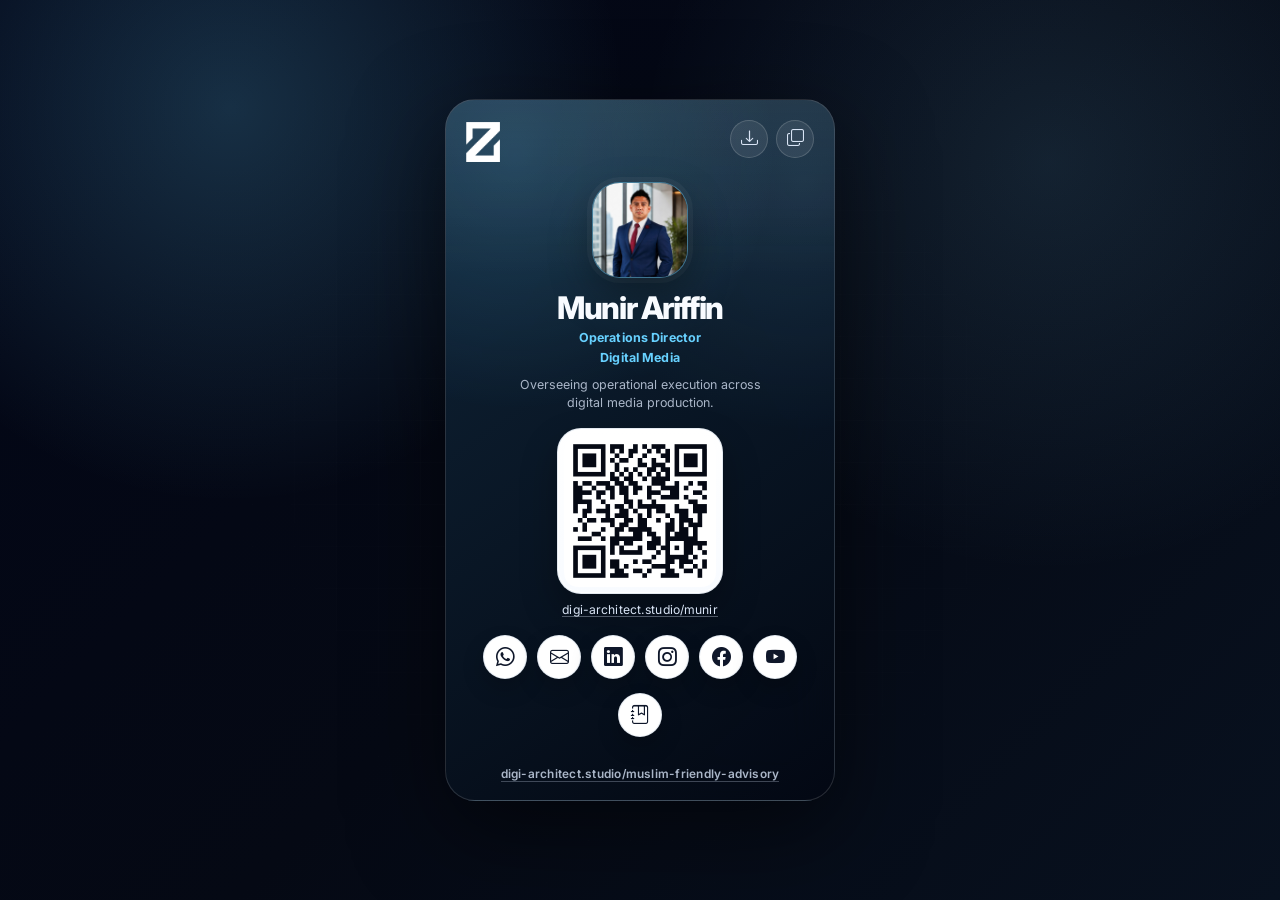
==== munir/index.html @ 8dff6774 "Initial public site release: digi-architect.studio Published files only (allowlist). Includes the ap" ====
<!DOCTYPE html>
<html lang="en">
  <head>
    <meta charset="UTF-8" />
    <meta name="viewport" content="width=device-width, initial-scale=1.0" />

    <title>Munir Ariffin | Operations Director, Digital Media</title>

    <meta
      name="description"
      content="Digital Name Card for Munir Ariffin, Operations Director, Digital Media at The Digital Systems Architect."
    />
    <meta name="robots" content="index, follow" />
    <meta name="theme-color" content="#050914" />

    <link rel="canonical" href="https://digi-architect.studio/munir/" />
    <link rel="icon" href="/favicon.ico" sizes="any" />
    <link rel="apple-touch-icon" href="/apple-touch-icon.png" />

    <!-- WhatsApp / Facebook / LinkedIn preview -->
    <meta property="og:type" content="website" />
    <meta property="og:site_name" content="The Digital Systems Architect" />
    <meta
      property="og:title"
      content="Munir Ariffin | Operations Director, Digital Media"
    />
    <meta
      property="og:description"
      content="Digital Name Card for Munir Ariffin, Operations Director, Digital Media at The Digital Systems Architect."
    />
    <meta property="og:url" content="https://digi-architect.studio/munir/" />
    <meta
      property="og:image"
      content="https://digi-architect.studio/munir/assets/og-munir-whatsapp-v6.png"
    />
    <meta
      property="og:image:secure_url"
      content="https://digi-architect.studio/munir/assets/og-munir-whatsapp-v6.png"
    />
    <meta property="og:image:type" content="image/png" />
    <meta property="og:image:width" content="1200" />
    <meta property="og:image:height" content="1200" />
    <meta
      property="og:image:alt"
      content="Munir Ariffin digital name card preview"
    />

    <!-- Twitter / X preview -->
    <meta name="twitter:card" content="summary_large_image" />
    <meta
      name="twitter:title"
      content="Munir Ariffin | Operations Director, Digital Media"
    />
    <meta
      name="twitter:description"
      content="Digital Name Card for Munir Ariffin, Operations Director, Digital Media at The Digital Systems Architect."
    />
    <meta
      name="twitter:image"
      content="https://digi-architect.studio/munir/assets/og-munir-whatsapp-v6.png"
    />

    <!-- Fonts and icons -->
    <link rel="preconnect" href="https://fonts.googleapis.com" />
    <link rel="preconnect" href="https://fonts.gstatic.com" crossorigin />

    <link
      href="https://fonts.googleapis.com/css2?family=Inter:wght@400;500;600;700;800&display=swap"
      rel="stylesheet"
    />

    <link
      rel="stylesheet"
      href="https://cdn.jsdelivr.net/npm/bootstrap-icons@1.11.3/font/bootstrap-icons.min.css"
    />

    <link rel="stylesheet" href="styles.css" />
    <script src="munir-card.js" defer></script>
  </head>

  <body>
    <main class="card-page" aria-labelledby="card-title">
      <article class="identity-card" aria-label="Digital name card for Munir Ariffin">
        <header class="card-top">
          <a
            class="brand-logo"
            href="https://digi-architect.studio"
            target="_blank"
            rel="noopener"
            aria-label="Visit The Digital Systems Architect website"
          >
            <img
              src="assets/company-logo.png"
              alt="The Digital Systems Architect"
            />
          </a>

          <div class="utility-actions" aria-label="Card actions">
            <button
              class="top-icon-button"
              type="button"
              data-save-contact
              aria-label="Save Munir Ariffin contact"
            >
              <i class="bi bi-download" aria-hidden="true"></i>
            </button>

            <button
              class="top-icon-button"
              type="button"
              data-copy-link
              aria-label="Copy digital card link"
            >
              <i class="bi bi-copy" aria-hidden="true"></i>
            </button>
          </div>
        </header>

        <section class="profile-block">
          <img
            class="profile-photo"
            src="assets/munir-profile.jpg"
            alt="Munir Ariffin"
          />

          <h1 id="card-title">Munir Ariffin</h1>

        <p class="role">
  <span>Operations Director</span>
  <span>Digital Media</span>
</p>

          <p class="tagline">
            Overseeing operational execution across digital media production.
          </p>
        </section>

        <section class="qr-section" aria-label="Digital card QR code">
          <button
            class="qr-button"
            type="button"
            data-open-qr
            aria-label="Open enlarged QR code"
          >
            <img
              class="qr-image"
              src="assets/card-qr.png"
              alt="QR code for Munir Ariffin digital card"
            />
          </button>

          <a
            class="card-url"
            href="https://digi-architect.studio/munir/"
            data-card-url
          >
            digi-architect.studio/munir
          </a>
        </section>

        <nav class="contact-row" aria-label="Contact links">
          <a
            class="social-button"
            href="https://wa.me/6597436921"
            target="_blank"
            rel="noopener"
            aria-label="Open WhatsApp"
            data-whatsapp-link
          >
            <i class="bi bi-whatsapp" aria-hidden="true"></i>
          </a>

          <a
            class="social-button"
            href="mailto:munir@digi-architect.studio"
            aria-label="Email Munir Ariffin"
            data-email-link
          >
            <i class="bi bi-envelope" aria-hidden="true"></i>
          </a>

          <a
            class="social-button"
            href="https://www.linkedin.com/company/the-digital-systems-architect"
            target="_blank"
            rel="noopener"
            aria-label="Open The Digital Systems Architect LinkedIn company page"
            data-linkedin-link
          >
            <i class="bi bi-linkedin" aria-hidden="true"></i>
          </a>

          <button
            class="social-button"
            type="button"
            data-open-instagram
            aria-label="Open Muslim Friendly SG Instagram QR code"
          >
            <i class="bi bi-instagram" aria-hidden="true"></i>
          </button>

          <a
            class="social-button"
            href="https://www.facebook.com/people/muslimfriendlysg/61591905841478/"
            target="_blank"
            rel="noopener"
            aria-label="Open Muslim Friendly SG Facebook"
            data-facebook-link
          >
            <i class="bi bi-facebook" aria-hidden="true"></i>
          </a>

          <a
            class="social-button"
            href="https://www.youtube.com/@muslim.friendly.studio"
            target="_blank"
            rel="noopener"
            aria-label="Open Muslim Friendly SG YouTube"
            data-youtube-link
          >
            <i class="bi bi-youtube" aria-hidden="true"></i>
          </a>

          <a
            class="social-button"
            href="https://digi-architect.studio/muslim-friendly-directory#hero"
            target="_blank"
            rel="noopener"
            aria-label="Open Muslim Friendly Directory"
            data-directory-link
          >
            <i class="bi bi-journal-bookmark" aria-hidden="true"></i>
          </a>
        </nav>

        <a
          class="site-link"
          href="https://digi-architect.studio/muslim-friendly-advisory#showcase"
          target="_blank"
          rel="noopener"
          data-website-link
        >
          digi-architect.studio/muslim-friendly-advisory
        </a>
      </article>
    </main>

    <dialog class="modal" data-qr-modal aria-labelledby="qr-modal-title">
      <div class="modal-card">
        <header class="modal-top">
          <h2 id="qr-modal-title">Digital card</h2>

          <button
            class="modal-close"
            type="button"
            data-close-qr
            aria-label="Close QR code"
          >
            <i class="bi bi-x-lg" aria-hidden="true"></i>
          </button>
        </header>

        <div class="modal-qr">
          <img
            class="modal-qr-image"
            src="assets/card-qr.png"
            alt="Large QR code for Munir Ariffin digital card"
          />
        </div>

        <a
          class="modal-url"
          href="https://digi-architect.studio/munir/"
          data-modal-card-url
        >
          digi-architect.studio/munir
        </a>

        <button class="modal-copy" type="button" data-modal-copy-link>
          Copy link
        </button>
      </div>
    </dialog>

    <dialog
      class="modal"
      data-instagram-modal
      aria-labelledby="instagram-modal-title"
    >
      <div class="modal-card">
        <header class="modal-top">
          <h2 id="instagram-modal-title">Instagram</h2>

          <button
            class="modal-close"
            type="button"
            data-close-instagram
            aria-label="Close Instagram QR code"
          >
            <i class="bi bi-x-lg" aria-hidden="true"></i>
          </button>
        </header>

        <img
          class="instagram-qr"
          src="assets/instagram-qr.png"
          alt="Instagram QR code for Muslim Friendly SG"
        />

        <a
          class="modal-url"
          href="https://www.instagram.com/muslim.friendly.sg/"
          target="_blank"
          rel="noopener"
          data-instagram-link
        >
          instagram.com/muslim.friendly.sg
        </a>

        <button class="modal-copy" type="button" data-copy-instagram>
          Copy Instagram link
        </button>
      </div>
    </dialog>

    <p class="toast" role="status" aria-live="polite" data-toast hidden></p>
  </body>
</html>
---- munir/styles.css ----
:root {
  --bg: #050914;
  --card-dark: #07111f;
  --card-blue: #10263a;
  --card-border: rgba(255, 255, 255, 0.14);

  --text: #f8fbff;
  --muted: #aab6c8;
  --soft: #d9e4f5;
  --navy: #07111f;

  --accent: #67d1ff;
  --white: #ffffff;
  --off-white: #f8fbff;

  --shadow-card: 0 28px 90px rgba(0, 0, 0, 0.52);
  --shadow-button: 0 10px 22px rgba(0, 0, 0, 0.2);
  --ring: 0 0 0 3px rgba(103, 209, 255, 0.3);

  --radius-card: 30px;
  --radius-large: 24px;
  --radius-round: 999px;
}

* {
  box-sizing: border-box;
}

html {
  min-height: 100%;
  background: var(--bg);
}

body {
  min-height: 100vh;
  margin: 0;
  font-family: "Inter", system-ui, -apple-system, BlinkMacSystemFont, "Segoe UI",
    sans-serif;
  color: var(--text);
  background:
    radial-gradient(circle at 18% 12%, rgba(103, 209, 255, 0.2), transparent 30%),
    radial-gradient(circle at 82% 18%, rgba(125, 211, 252, 0.12), transparent 32%),
    linear-gradient(135deg, #020617 0%, #050914 52%, #08111f 100%);
  overflow-x: hidden;
}

body::before {
  content: "";
  position: fixed;
  inset: 0;
  pointer-events: none;
  background-image:
    linear-gradient(rgba(255, 255, 255, 0.035) 1px, transparent 1px),
    linear-gradient(90deg, rgba(255, 255, 255, 0.035) 1px, transparent 1px);
  background-size: 42px 42px;
  mask-image: radial-gradient(circle at center, black 0%, transparent 74%);
  opacity: 0.5;
}

a {
  color: inherit;
  text-decoration: none;
}

button {
  font: inherit;
}

button,
a {
  -webkit-tap-highlight-color: transparent;
}

img {
  display: block;
  max-width: 100%;
}

[hidden] {
  display: none !important;
}

/* Page */

.card-page {
  min-height: 100vh;
  display: grid;
  place-items: center;
  padding: clamp(16px, 3vw, 32px);
}

/* Card */

.identity-card {
  width: min(100%, 390px);
  position: relative;
  overflow: hidden;
  padding: 20px 20px 18px;
  border: 1px solid var(--card-border);
  border-radius: var(--radius-card);
  background:
    linear-gradient(180deg, rgba(255, 255, 255, 0.08), transparent 25%),
    linear-gradient(145deg, rgba(16, 38, 58, 0.96), rgba(3, 8, 19, 0.96));
  box-shadow: var(--shadow-card);
  backdrop-filter: blur(22px);
}

.identity-card::before {
  content: "";
  position: absolute;
  inset: -1px;
  pointer-events: none;
  border-radius: inherit;
  background:
    radial-gradient(circle at 18% 8%, rgba(103, 209, 255, 0.2), transparent 36%),
    radial-gradient(circle at 92% 12%, rgba(125, 211, 252, 0.12), transparent 36%);
  opacity: 0.9;
}

.identity-card > * {
  position: relative;
  z-index: 1;
}

/* Top */

.card-top {
  display: flex;
  align-items: flex-start;
  justify-content: space-between;
  gap: 16px;
  margin-bottom: 18px;
}

.brand-logo {
  display: inline-flex;
  align-items: center;
  justify-content: flex-start;
  height: 44px;
  max-width: 170px;
  min-width: 0;
}

.brand-logo img {
  max-width: 100%;
  max-height: 40px;
  object-fit: contain;
}

.utility-actions {
  display: inline-flex;
  align-items: center;
  gap: 8px;
}

.top-icon-button {
  width: 38px;
  height: 38px;
  padding: 0;
  display: inline-grid;
  place-items: center;
  border: 1px solid rgba(255, 255, 255, 0.16);
  border-radius: var(--radius-round);
  color: var(--soft);
  background: rgba(255, 255, 255, 0.08);
  cursor: pointer;
  transition:
    transform 160ms ease,
    border-color 160ms ease,
    background 160ms ease,
    color 160ms ease,
    box-shadow 160ms ease;
}

.top-icon-button i {
  font-size: 1.05rem;
  line-height: 1;
}

.top-icon-button:hover {
  transform: translateY(-1px);
  color: var(--white);
  border-color: rgba(103, 209, 255, 0.55);
  background: rgba(103, 209, 255, 0.14);
  box-shadow: 0 10px 24px rgba(103, 209, 255, 0.12);
}

/* Profile */

.profile-block {
  display: grid;
  justify-items: center;
  text-align: center;
  gap: 6px;
  margin-bottom: 16px;
}

.profile-photo {
  width: 96px;
  height: 96px;
  object-fit: cover;
  object-position: center top;
  border-radius: 28px;
  border: 1px solid rgba(103, 209, 255, 0.38);
  background: rgba(255, 255, 255, 0.08);
  box-shadow:
    0 18px 40px rgba(0, 0, 0, 0.34),
    0 0 0 5px rgba(255, 255, 255, 0.045);
  margin-bottom: 8px;
}

.profile-block h1 {
  margin: 0;
  font-size: clamp(1.55rem, 5vw, 1.95rem);
  line-height: 1.05;
  letter-spacing: -0.045em;
  font-weight: 800;
}

.role {
  max-width: 330px;
  margin: 0 auto;
  display: grid;
  gap: 3px;
  color: var(--accent);
  font-size: 0.78rem;
  font-weight: 700;
  line-height: 1.3;
  letter-spacing: 0.01em;
  text-align: center;
}

.role span {
  display: block;
}

.tagline {
  max-width: 275px;
  margin: 4px auto 0;
  color: var(--muted);
  font-size: 0.78rem;
  line-height: 1.45;
}

/* QR */

.qr-section {
  display: grid;
  justify-items: center;
  gap: 10px;
  margin: 16px auto 16px;
}

.qr-button {
  width: 166px;
  height: 166px;
  padding: 0;
  display: grid;
  place-items: center;
  border: 1px solid rgba(226, 232, 240, 0.95);
  border-radius: 24px;
  background: linear-gradient(180deg, #ffffff 0%, #f8fbff 100%);
  box-shadow:
    inset 0 0 0 1px rgba(255, 255, 255, 0.9),
    0 18px 36px rgba(0, 0, 0, 0.3);
  cursor: pointer;
  overflow: hidden;
  transition:
    transform 160ms ease,
    box-shadow 160ms ease,
    border-color 160ms ease;
}

.qr-button:hover {
  transform: translateY(-2px);
  border-color: rgba(103, 209, 255, 0.55);
  box-shadow:
    inset 0 0 0 1px rgba(255, 255, 255, 0.95),
    0 22px 44px rgba(0, 0, 0, 0.36),
    0 0 28px rgba(103, 209, 255, 0.12);
}

.qr-image {
  width: 152px;
  height: 152px;
  object-fit: contain;
  border-radius: 14px;
}

.card-url {
  color: var(--soft);
  font-size: 0.76rem;
  line-height: 1;
  letter-spacing: 0.01em;
  border-bottom: 1px solid rgba(217, 228, 245, 0.35);
  transition:
    color 160ms ease,
    border-color 160ms ease;
}

.card-url:hover {
  color: var(--white);
  border-color: rgba(103, 209, 255, 0.72);
}

/* Social icons */

.contact-row {
  display: flex;
  justify-content: center;
  align-items: flex-start;
  gap: 10px;
  row-gap: 14px;
  margin: 18px auto 30px;
  flex-wrap: wrap;
}

.social-item {
  width: 44px;
  display: flex;
  flex-direction: column;
  align-items: center;
  justify-content: flex-start;
  gap: 6px;
}

.social-button {
  width: 44px;
  height: 44px;
  padding: 0;
  display: inline-grid;
  place-items: center;
  flex: 0 0 auto;
  border: 1px solid rgba(226, 232, 240, 0.95);
  border-radius: var(--radius-round);
  color: #0f172a;
  background: #ffffff;
  box-shadow: var(--shadow-button);
  cursor: pointer;
  transition:
    transform 160ms ease,
    box-shadow 160ms ease,
    border-color 160ms ease,
    background 160ms ease,
    color 160ms ease;
}

.social-button i {
  font-size: 1.18rem;
  line-height: 1;
}

.social-button:hover {
  transform: translateY(-2px);
  color: #020617;
  border-color: rgba(103, 209, 255, 0.6);
  background: #ffffff;
  box-shadow:
    0 12px 24px rgba(0, 0, 0, 0.22),
    0 0 0 4px rgba(255, 255, 255, 0.08);
}

.social-button:active {
  transform: translateY(0);
}

.social-caption {
  width: 60px;
  display: block;
  color: var(--muted);
  font-size: 0.54rem;
  font-weight: 700;
  line-height: 1;
  letter-spacing: 0.01em;
  text-align: center;
  white-space: nowrap;
}

/* Bottom website */

.site-link {
  display: table;
  margin: 0 auto;
  color: var(--muted);
  font-size: 0.74rem;
  font-weight: 600;
  letter-spacing: 0.02em;
  border-bottom: 1px solid rgba(170, 182, 200, 0.35);
  transition:
    color 160ms ease,
    border-color 160ms ease;
}

.site-link:hover {
  color: var(--white);
  border-color: rgba(103, 209, 255, 0.72);
}

/* Modal */

.modal {
  width: min(calc(100vw - 32px), 420px);
  padding: 0;
  border: 1px solid var(--card-border);
  border-radius: 26px;
  color: var(--text);
  background: transparent;
  box-shadow: 0 28px 90px rgba(0, 0, 0, 0.62);
}

.modal::backdrop {
  background: rgba(2, 6, 23, 0.78);
  backdrop-filter: blur(8px);
}

.modal-card {
  padding: 18px;
  border-radius: inherit;
  background:
    radial-gradient(circle at 24% 0%, rgba(103, 209, 255, 0.16), transparent 34%),
    linear-gradient(145deg, rgba(8, 17, 31, 0.98), rgba(3, 8, 19, 0.98));
  border: 1px solid rgba(255, 255, 255, 0.1);
}

.modal-top {
  display: flex;
  align-items: center;
  justify-content: space-between;
  gap: 16px;
  margin-bottom: 16px;
}

.modal-top h2 {
  margin: 0;
  font-size: 0.95rem;
  font-weight: 800;
  letter-spacing: -0.02em;
}

.modal-close {
  width: 36px;
  height: 36px;
  padding: 0;
  display: inline-grid;
  place-items: center;
  border: 1px solid rgba(255, 255, 255, 0.14);
  border-radius: var(--radius-round);
  color: var(--soft);
  background: rgba(255, 255, 255, 0.08);
  cursor: pointer;
}

.modal-close i {
  font-size: 0.95rem;
  line-height: 1;
}

.modal-close:hover {
  color: var(--white);
  background: rgba(255, 255, 255, 0.12);
}

.modal-qr {
  display: grid;
  place-items: center;
  width: 312px;
  height: 312px;
  max-width: 100%;
  margin: 0 auto 14px;
  border-radius: 26px;
  background: var(--off-white);
  box-shadow: inset 0 0 0 1px rgba(255, 255, 255, 0.85);
}

.modal-qr-image {
  width: 292px;
  height: 292px;
  object-fit: contain;
  border-radius: 16px;
}

.instagram-qr {
  width: min(292px, 100%);
  height: auto;
  aspect-ratio: 1;
  object-fit: contain;
  margin: 0 auto 14px;
  border-radius: 24px;
  background: var(--off-white);
  padding: 10px;
  box-shadow: inset 0 0 0 1px rgba(255, 255, 255, 0.85);
}

.modal-url {
  display: table;
  margin: 0 auto 14px;
  max-width: 100%;
  color: var(--soft);
  font-size: 0.8rem;
  font-weight: 700;
  overflow-wrap: anywhere;
  text-align: center;
  border-bottom: 1px solid rgba(217, 228, 245, 0.32);
}

.modal-url:hover {
  color: var(--white);
  border-color: rgba(103, 209, 255, 0.68);
}

.modal-copy {
  width: 100%;
  min-height: 44px;
  border: 1px solid rgba(103, 209, 255, 0.38);
  border-radius: var(--radius-round);
  color: var(--white);
  background:
    linear-gradient(135deg, rgba(103, 209, 255, 0.2), rgba(125, 211, 252, 0.08));
  cursor: pointer;
  font-size: 0.82rem;
  font-weight: 800;
  letter-spacing: 0.02em;
  transition:
    transform 160ms ease,
    border-color 160ms ease,
    background 160ms ease;
}

.modal-copy:hover {
  transform: translateY(-1px);
  border-color: rgba(103, 209, 255, 0.68);
  background:
    linear-gradient(135deg, rgba(103, 209, 255, 0.28), rgba(125, 211, 252, 0.12));
}

/* Toast */

.toast {
  position: fixed;
  left: 50%;
  bottom: 24px;
  transform: translateX(-50%);
  z-index: 20;
  margin: 0;
  padding: 10px 14px;
  border: 1px solid rgba(255, 255, 255, 0.14);
  border-radius: var(--radius-round);
  color: var(--white);
  background: rgba(3, 8, 19, 0.92);
  box-shadow: 0 16px 38px rgba(0, 0, 0, 0.38);
  font-size: 0.78rem;
  font-weight: 700;
  backdrop-filter: blur(10px);
}

/* Focus */

.top-icon-button:focus-visible,
.social-button:focus-visible,
.qr-button:focus-visible,
.site-link:focus-visible,
.modal-close:focus-visible,
.modal-copy:focus-visible,
.card-url:focus-visible,
.modal-url:focus-visible {
  outline: none;
  box-shadow: var(--ring);
}

/* Mobile */

@media (max-width: 430px) {
  .card-page {
    padding: 12px;
  }

  .identity-card {
    width: min(100%, 370px);
    padding: 17px 16px 16px;
    border-radius: 24px;
  }

  .brand-logo {
    max-width: 168px;
  }

  .brand-logo img {
    max-height: 34px;
  }

  .profile-photo {
    width: 86px;
    height: 86px;
    border-radius: 24px;
  }

  .profile-block h1 {
    font-size: 1.55rem;
  }

 .role {
  max-width: 300px;
  font-size: 0.7rem;
}

  .tagline {
    font-size: 0.74rem;
  }

  .qr-button {
    width: 156px;
    height: 156px;
    border-radius: 22px;
  }

  .qr-image {
    width: 142px;
    height: 142px;
  }

  .contact-row {
    gap: 8px;
    margin-bottom: 28px;
  }

  .social-item,
  .social-button {
    width: 40px;
  }

  .social-button {
    height: 40px;
  }

  .social-button i {
    font-size: 1.05rem;
  }

  .social-caption {
    width: 56px;
    font-size: 0.5rem;
  }

  .modal {
    width: min(calc(100vw - 24px), 390px);
  }

  .modal-qr {
    width: 286px;
    height: 286px;
  }

  .modal-qr-image {
    width: 266px;
    height: 266px;
  }
}

/* Reduced motion */

@media (prefers-reduced-motion: reduce) {
  *,
  *::before,
  *::after {
    transition-duration: 0.01ms !important;
    animation-duration: 0.01ms !important;
    scroll-behavior: auto !important;
  }
}
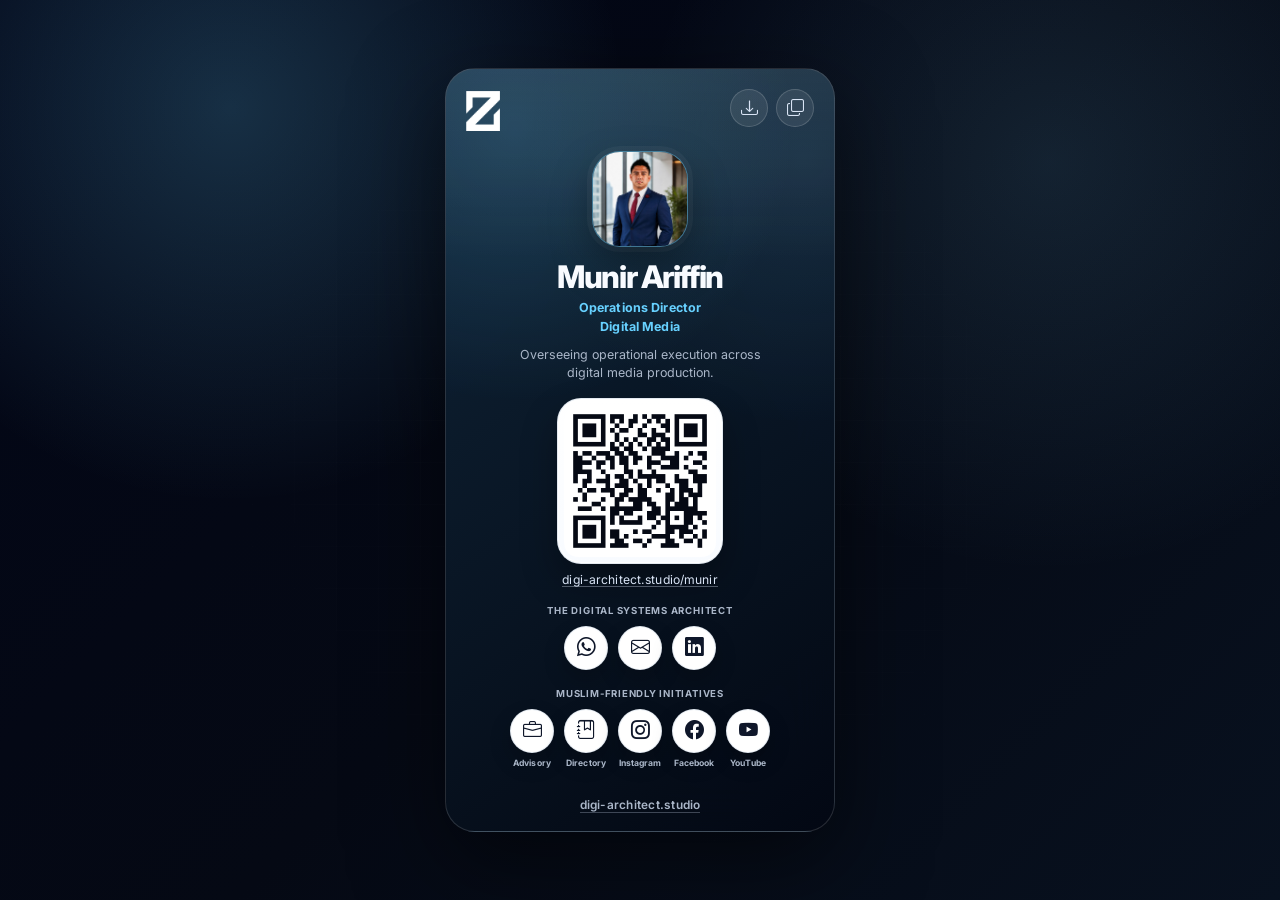
==== commit b37ac560: "Publish directory update 2026-10-22" ====
--- a/munir/index.html
+++ b/munir/index.html
@@ -158,7 +158,8 @@
           </a>
         </section>
 
-        <nav class="contact-row" aria-label="Contact links">
+        <p class="row-label" id="dsa-row-label">The Digital Systems Architect</p>
+        <nav class="contact-row contact-row--grouped" aria-labelledby="dsa-row-label">
           <a
             class="social-button"
             href="https://wa.me/6597436921"
@@ -189,58 +190,89 @@
           >
             <i class="bi bi-linkedin" aria-hidden="true"></i>
           </a>
-
-          <button
-            class="social-button"
-            type="button"
-            data-open-instagram
-            aria-label="Open Muslim Friendly SG Instagram QR code"
-          >
-            <i class="bi bi-instagram" aria-hidden="true"></i>
-          </button>
-
-          <a
-            class="social-button"
-            href="https://www.facebook.com/people/muslimfriendlysg/61591905841478/"
-            target="_blank"
-            rel="noopener"
-            aria-label="Open Muslim Friendly SG Facebook"
-            data-facebook-link
-          >
-            <i class="bi bi-facebook" aria-hidden="true"></i>
-          </a>
-
-          <a
-            class="social-button"
-            href="https://www.youtube.com/@muslim.friendly.studio"
-            target="_blank"
-            rel="noopener"
-            aria-label="Open Muslim Friendly SG YouTube"
-            data-youtube-link
-          >
-            <i class="bi bi-youtube" aria-hidden="true"></i>
-          </a>
-
-          <a
-            class="social-button"
-            href="https://digi-architect.studio/muslim-friendly-directory#hero"
-            target="_blank"
-            rel="noopener"
-            aria-label="Open Muslim Friendly Directory"
-            data-directory-link
-          >
-            <i class="bi bi-journal-bookmark" aria-hidden="true"></i>
-          </a>
+        </nav>
+
+        <p class="row-label" id="mf-row-label">Muslim-Friendly initiatives</p>
+        <nav class="contact-row" aria-labelledby="mf-row-label">
+          <div class="social-item">
+            <a
+              class="social-button"
+              href="https://digi-architect.studio/muslim-friendly-advisory"
+              target="_blank"
+              rel="noopener"
+              aria-label="Open Muslim-Friendly Advisory"
+              data-mf-advisory-link
+            >
+              <i class="bi bi-briefcase" aria-hidden="true"></i>
+            </a>
+            <span class="social-caption">Advisory</span>
+          </div>
+
+          <div class="social-item">
+            <a
+              class="social-button"
+              href="https://digi-architect.studio/muslim-friendly-directory"
+              target="_blank"
+              rel="noopener"
+              aria-label="Open Muslim-Friendly Dining Directory"
+              data-mf-directory-link
+            >
+              <i class="bi bi-journal-bookmark" aria-hidden="true"></i>
+            </a>
+            <span class="social-caption">Directory</span>
+          </div>
+
+          <div class="social-item">
+            <a
+              class="social-button"
+              href="https://www.instagram.com/muslim.friendly/"
+              target="_blank"
+              rel="noopener"
+              aria-label="Open Muslim.friendly on Instagram (@muslim.friendly)"
+              data-mf-instagram-link
+            >
+              <i class="bi bi-instagram" aria-hidden="true"></i>
+            </a>
+            <span class="social-caption">Instagram</span>
+          </div>
+
+          <div class="social-item">
+            <a
+              class="social-button"
+              href="https://www.facebook.com/profile.php?id=61591905841478"
+              target="_blank"
+              rel="noopener"
+              aria-label="Open Muslim.friendly on Facebook"
+              data-mf-facebook-link
+            >
+              <i class="bi bi-facebook" aria-hidden="true"></i>
+            </a>
+            <span class="social-caption">Facebook</span>
+          </div>
+
+          <div class="social-item">
+            <a
+              class="social-button"
+              href="https://www.youtube.com/@muslim.friendly.studio"
+              target="_blank"
+              rel="noopener"
+              aria-label="Open Muslim-Friendly on YouTube"
+              data-mf-youtube-link
+            >
+              <i class="bi bi-youtube" aria-hidden="true"></i>
+            </a>
+            <span class="social-caption">YouTube</span>
+          </div>
         </nav>
 
         <a
           class="site-link"
-          href="https://digi-architect.studio/muslim-friendly-advisory#showcase"
+          href="https://digi-architect.studio"
           target="_blank"
           rel="noopener"
           data-website-link
         >
-          digi-architect.studio/muslim-friendly-advisory
+          digi-architect.studio
         </a>
       </article>
     </main>
@@ -282,47 +314,6 @@
       </div>
     </dialog>
 
-    <dialog
-      class="modal"
-      data-instagram-modal
-      aria-labelledby="instagram-modal-title"
-    >
-      <div class="modal-card">
-        <header class="modal-top">
-          <h2 id="instagram-modal-title">Instagram</h2>
-
-          <button
-            class="modal-close"
-            type="button"
-            data-close-instagram
-            aria-label="Close Instagram QR code"
-          >
-            <i class="bi bi-x-lg" aria-hidden="true"></i>
-          </button>
-        </header>
-
-        <img
-          class="instagram-qr"
-          src="assets/instagram-qr.png"
-          alt="Instagram QR code for Muslim Friendly SG"
-        />
-
-        <a
-          class="modal-url"
-          href="https://www.instagram.com/muslim.friendly.sg/"
-          target="_blank"
-          rel="noopener"
-          data-instagram-link
-        >
-          instagram.com/muslim.friendly.sg
-        </a>
-
-        <button class="modal-copy" type="button" data-copy-instagram>
-          Copy Instagram link
-        </button>
-      </div>
-    </dialog>
-
     <p class="toast" role="status" aria-live="polite" data-toast hidden></p>
   </body>
 </html>
--- a/munir/styles.css
+++ b/munir/styles.css
@@ -376,6 +376,26 @@
   white-space: nowrap;
 }
 
+/* Row labels (DSA and Muslim-Friendly groups) */
+
+.row-label {
+  margin: 18px 0 0;
+  color: var(--muted);
+  font-size: 0.6rem;
+  font-weight: 700;
+  letter-spacing: 0.08em;
+  text-transform: uppercase;
+  text-align: center;
+}
+
+.row-label + .contact-row {
+  margin-top: 10px;
+}
+
+.contact-row--grouped {
+  margin-bottom: 4px;
+}
+
 /* Bottom website */
 
 .site-link {
@@ -640,6 +660,10 @@
     width: 56px;
     font-size: 0.5rem;
   }
+  .row-label {
+    margin-top: 14px;
+    font-size: 0.56rem;
+  }
 
   .modal {
     width: min(calc(100vw - 24px), 390px);
